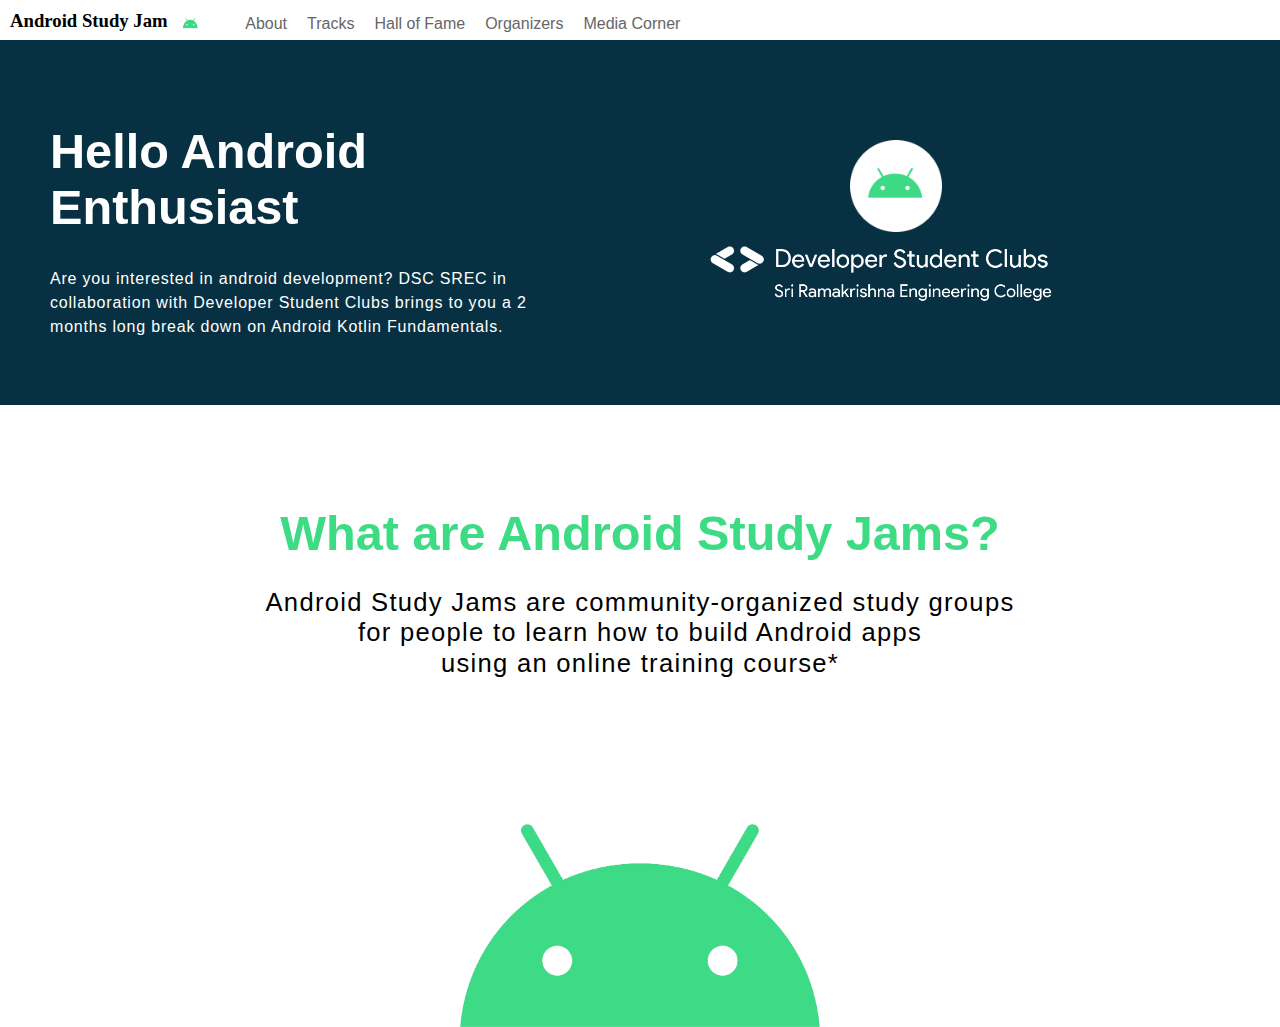
==== index.html @ 9d88427c "Add files via upload" ====
<!DOCTYPE html>
<html lang="en">
<head>
    <meta charset="UTF-8">
    <title>Android Study Jam</title>
    <link rel="icon" href="images/page_icon.png" type="image/x-icon">
    <link rel="stylesheet" href="stylesheet/stylesheet.css">
</head>
<body>
<header>
    <h3>Android Study Jam</h3>
    <img src="images/android-icon.png">
    &nbsp;&nbsp;&nbsp;&nbsp;&nbsp;&nbsp;&nbsp;&nbsp;
    <a href="#">About</a>
    <a href="track.html">Tracks</a>
     <a href="#">Hall of Fame</a>
    <a href="#">Organizers</a>
    <a href="#">Media Corner</a>
</header>
<div class="about01-container">
    <div class="about-content">
        <h1>Hello Android<br>Enthusiast</h1>
        <p>
            Are you interested in android development? DSC SREC in collaboration with Developer Student Clubs brings to
            you a 2 months long break down on Android Kotlin Fundamentals.
        </p>
    </div>
    <div class="about-img">
        <img class="android_logo" src="images/android-icon.png">
        <img class="dsc_logo" src="images/logo.png">
    </div>
</div>
<div class="about02-container">
    <h1>What are Android Study Jams?</h1>
    <p>
        Android Study Jams are community-organized study groups
        <br>
        for people to learn how to build Android apps
        <br>
        using an online training course*
    </p>
    <img src="images/index/logo-c.png">
</div>
<div class="timeline-container">

</div>
</body>
</html>
---- stylesheet/stylesheet.css ----
* {
    box-sizing: border-box;
}

html {
    scroll-behavior: smooth;
}

body {
    margin: 0;
    padding: 0;
    height: 100vh;
    justify-content: center;
    align-items: center;
    color: black;
    background: #d7effe;
    overflow-x: hidden;
}

body::-webkit-scrollbar {
    width: 8px;
    background: #ecf0f3;
    border-radius: 8px 0 0 8px;
}

body::-webkit-scrollbar-thumb {
    background: #2f3640;
    border-radius: 0 0 0 0;
}

header {
    display: flex;
    width: 100%;
    height: 40px;
    margin: 0 auto 20px;
    background: white;
    top: 0;
    position: fixed;
    z-index: 10;
}

header img {
    width: 2%;
    height: 80%;
    margin: 8px 0;
}

header h3 {
    margin: 10px;
    text-align: center;
}

header a {
    margin: 15px 10px;
    text-decoration: none;
    color: #666666;
    font-family: Helvetica, sans-serif;
    transition: a 0.2s ease-in-out;
}

header a:hover {
    color: #1a1a1a;
}

.about01-container {
    display: flex;
    background: #073042;
    height:fit-content;
    color: white;
    font-family: Helvetica, sans-serif;
    margin: 40px 0 0;
}

.about-content {
    float: left;
    width: 50%;
    margin: 50px 0 50px 50px;
}

.about-content h1 {
    font-weight: bold;
    font-size: 3.8vw;
}

.about-content p {
    width: 80%;
    letter-spacing: 0.05em;
    line-height: 1.5;
}

.about-img {
    float: right;
    width: 50%;
}

.dsc_logo {
    width: 100%;
    margin: 0 0 0 40px;
}

.android_logo {
    display: block;
    width: 15%;
    margin: 100px 30% 0;
}

.about02-container {
    display: block;
    background: white;
    height:fit-content;
    color: black;
    font-family: Helvetica, sans-serif;
    margin: 0;
}

.about02-container h1 {
    color: #3DDC84;
    text-align: center;
    font-weight: bold;
    font-size: 3.8vw;
    margin: 0;
    padding: 100px 0 0;
}

.about02-container p {
    text-align: center;
    font-size: 2.0vw;
    line-height: 1.2;
    letter-spacing: 0.05em;
    padding: 0;
}

.about02-container img {
    display: block;
    align-items: center;
    margin: -20px auto 0;
    width: 50%;
    top: -80%;
}
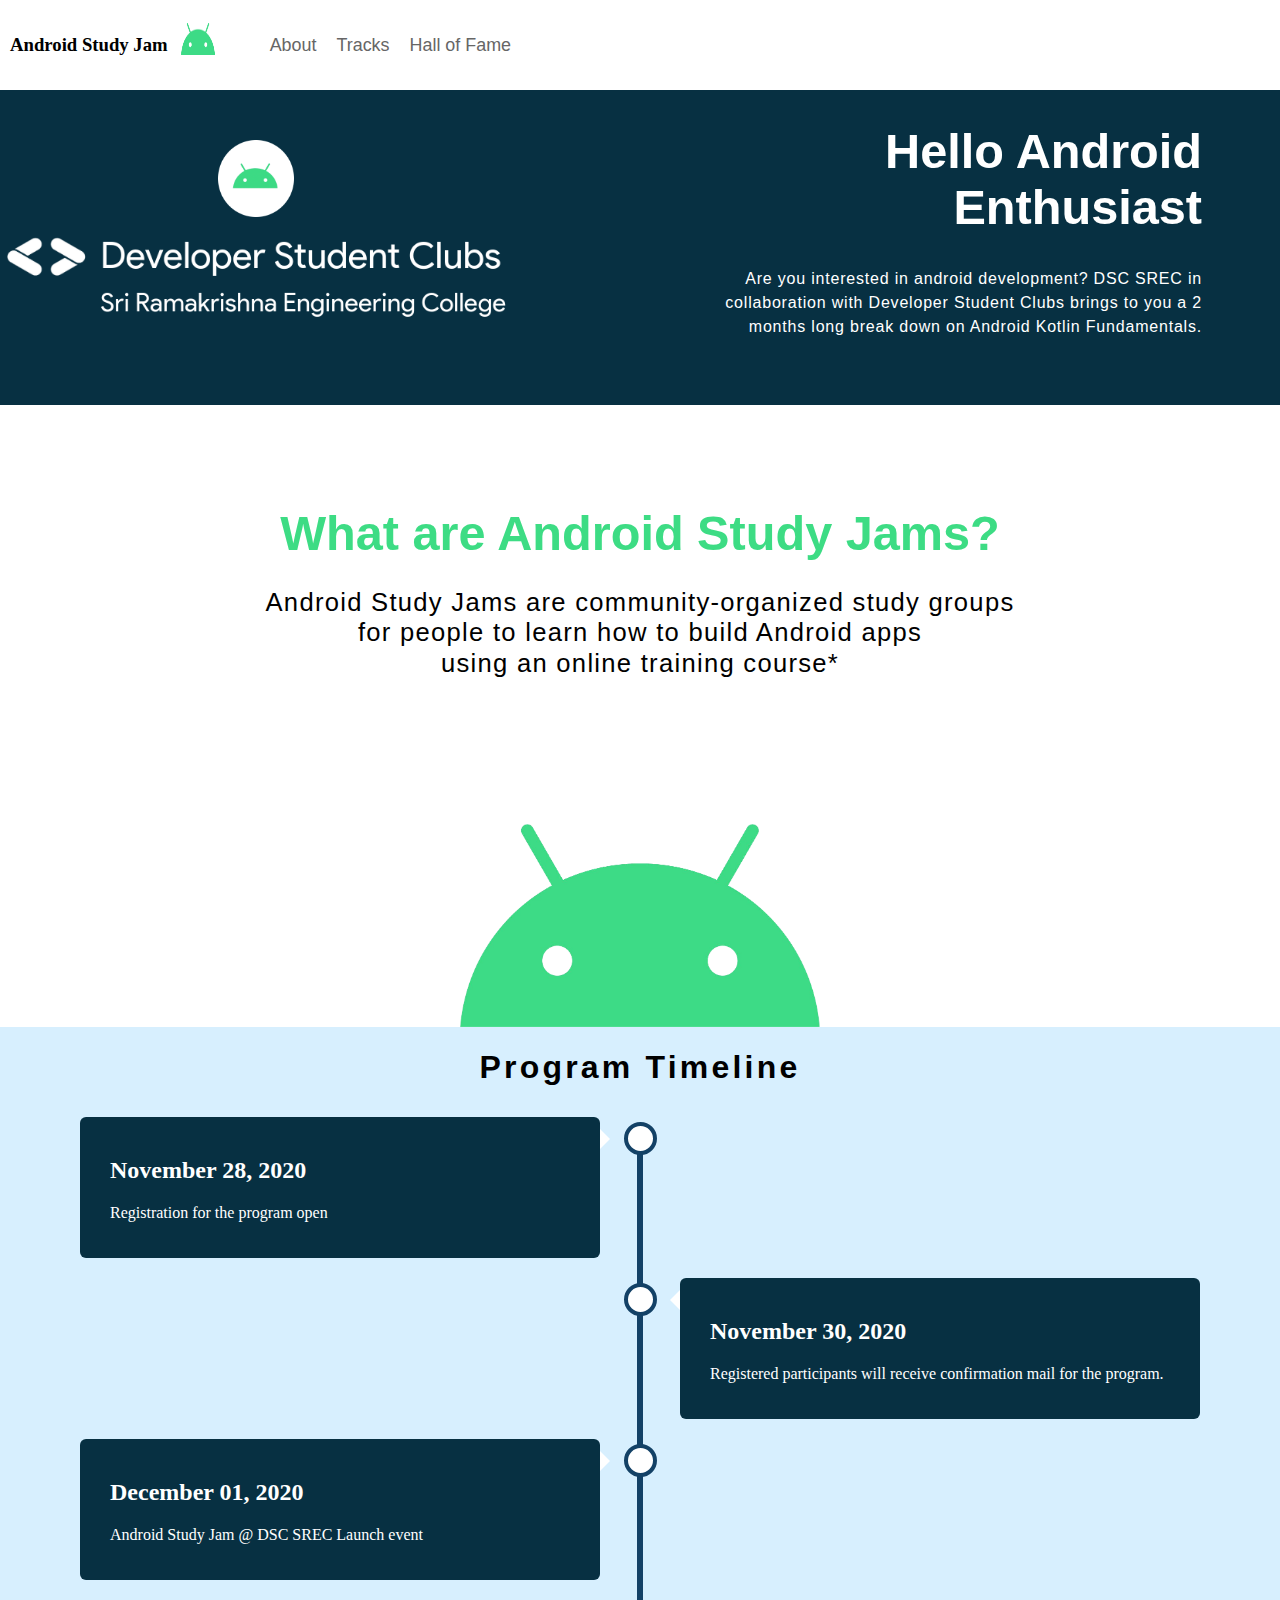
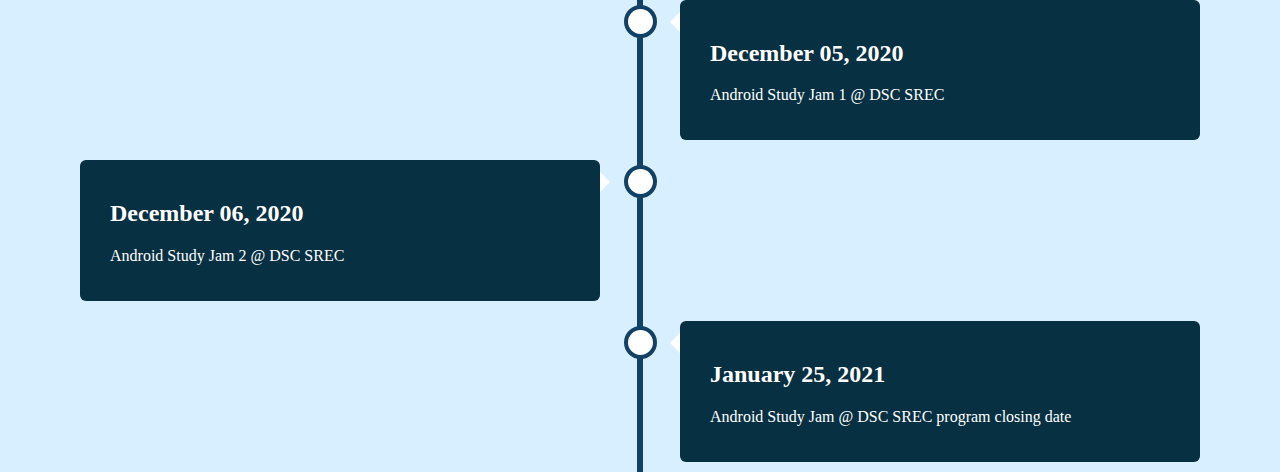
==== commit 8f5cd51f: "Add files via upload" ====
--- a/index.html
+++ b/index.html
@@ -1,7 +1,7 @@
 <!DOCTYPE html>
 <html lang="en">
 <head>
-    <meta charset="UTF-8">
+    <meta charset="UTF-8" content="width=device-width, initial-scale=1" name="viewport">
     <title>Android Study Jam</title>
     <link rel="icon" href="images/page_icon.png" type="image/x-icon">
     <link rel="stylesheet" href="stylesheet/stylesheet.css">
@@ -9,25 +9,23 @@
 <body>
 <header>
     <h3>Android Study Jam</h3>
-    <img src="images/android-icon.png">
+    <img src="images/index/logo-c.png">
     &nbsp;&nbsp;&nbsp;&nbsp;&nbsp;&nbsp;&nbsp;&nbsp;
     <a href="#">About</a>
     <a href="track.html">Tracks</a>
-     <a href="#">Hall of Fame</a>
-    <a href="#">Organizers</a>
-    <a href="#">Media Corner</a>
+    <a href="#">Hall of Fame</a>
 </header>
 <div class="about01-container">
+    <div class="about-img">
+        <img class="android_logo" src="images/android-icon.png">
+        <img class="dsc_logo" src="images/logo.png">
+    </div>
     <div class="about-content">
         <h1>Hello Android<br>Enthusiast</h1>
         <p>
             Are you interested in android development? DSC SREC in collaboration with Developer Student Clubs brings to
             you a 2 months long break down on Android Kotlin Fundamentals.
         </p>
-    </div>
-    <div class="about-img">
-        <img class="android_logo" src="images/android-icon.png">
-        <img class="dsc_logo" src="images/logo.png">
     </div>
 </div>
 <div class="about02-container">
@@ -41,8 +39,44 @@
     </p>
     <img src="images/index/logo-c.png">
 </div>
-<div class="timeline-container">
-
+<div class="timeline">
+    <h1>Program Timeline</h1>
+    <div class="container left">
+        <div class="content">
+            <h2>November 28, 2020</h2>
+            <p>Registration for the program open</p>
+        </div>
+    </div>
+    <div class="container right">
+        <div class="content">
+            <h2>November 30, 2020</h2>
+            <p>Registered participants will receive confirmation mail for the program.</p>
+        </div>
+    </div>
+    <div class="container left">
+        <div class="content">
+            <h2>December 01, 2020</h2>
+            <p>Android Study Jam @ DSC SREC Launch event</p>
+        </div>
+    </div>
+    <div class="container right">
+        <div class="content">
+            <h2>December 05, 2020</h2>
+            <p>Android Study Jam 1 @ DSC SREC</p>
+        </div>
+    </div>
+    <div class="container left">
+        <div class="content">
+            <h2>December 06, 2020</h2>
+            <p>Android Study Jam 2 @ DSC SREC</p>
+        </div>
+    </div>
+    <div class="container right">
+        <div class="content">
+            <h2>January 25, 2021</h2>
+            <p>Android Study Jam @ DSC SREC program closing date</p>
+        </div>
+    </div>
 </div>
 </body>
 </html>--- a/stylesheet/stylesheet.css
+++ b/stylesheet/stylesheet.css
@@ -10,6 +10,7 @@
     margin: 0;
     padding: 0;
     height: 100vh;
+    width: 100%;
     justify-content: center;
     align-items: center;
     color: black;
@@ -31,7 +32,7 @@
 header {
     display: flex;
     width: 100%;
-    height: 40px;
+    height: 10%;
     margin: 0 auto 20px;
     background: white;
     top: 0;
@@ -40,19 +41,22 @@
 }
 
 header img {
-    width: 2%;
-    height: 80%;
-    margin: 8px 0;
+    width: 60px;
+    height: 60%;
+    margin: 0.1% 0;
+    cursor: pointer;
 }
 
 header h3 {
-    margin: 10px;
+    margin: auto 0 auto 10px;
     text-align: center;
+    cursor: pointer;
 }
 
 header a {
-    margin: 15px 10px;
+    margin: auto 10px;
     text-decoration: none;
+    font-size: 1.4vw;
     color: #666666;
     font-family: Helvetica, sans-serif;
     transition: a 0.2s ease-in-out;
@@ -72,36 +76,36 @@
 }
 
 .about-content {
-    float: left;
     width: 50%;
     margin: 50px 0 50px 50px;
 }
 
 .about-content h1 {
+    text-align: right;
     font-weight: bold;
     font-size: 3.8vw;
 }
 
 .about-content p {
-    width: 80%;
+    text-align: right;
+    padding: 0 0 0 20%;
     letter-spacing: 0.05em;
     line-height: 1.5;
 }
 
 .about-img {
-    float: right;
-    width: 50%;
+    width: 40%;
 }
 
 .dsc_logo {
     width: 100%;
-    margin: 0 0 0 40px;
+    margin: 0 auto;
 }
 
 .android_logo {
     display: block;
     width: 15%;
-    margin: 100px 30% 0;
+    margin: 100px auto 0;
 }
 
 .about02-container {
@@ -136,4 +140,175 @@
     margin: -20px auto 0;
     width: 50%;
     top: -80%;
+}
+
+/* The actual timeline (the vertical ruler) */
+.timeline {
+    position: relative;
+    max-width: 1200px;
+    margin: 0 auto;
+}
+
+/* The actual timeline (the vertical ruler) */
+.timeline::after {
+    content: '';
+    position: absolute;
+    width: 6px;
+    background-color: #134166;
+    top: 8%;
+    bottom: 0;
+    left: 50%;
+    margin-left: -3px;
+}
+
+.timeline h1 {
+    text-align: center;
+    width: 100%;
+    font-family: Helvetica, sans-serif;
+    letter-spacing: 0.1em;
+}
+/* Container around content */
+.container {
+    padding: 10px 40px;
+    position: relative;
+    background-color: inherit;
+    width: 50%;
+    color: white;
+}
+
+/* The circles on the timeline */
+.container::after {
+    content: '';
+    position: absolute;
+    width: 25px;
+    height: 25px;
+    right: -17px;
+    background-color: white;
+    border: 4px solid #134166;
+    top: 15px;
+    border-radius: 50%;
+    z-index: 1;
+}
+
+/* Place the container to the left */
+.left {
+    left: 0;
+}
+
+/* Place the container to the right */
+.right {
+    left: 50%;
+}
+
+/* Add arrows to the left container (pointing right) */
+.left::before {
+    content: " ";
+    height: 0;
+    position: absolute;
+    top: 22px;
+    width: 0;
+    z-index: 1;
+    right: 30px;
+    border: solid;
+    border-width: 10px 0 10px 10px;
+    border-color: transparent transparent transparent white;
+}
+
+/* Add arrows to the right container (pointing left) */
+.right::before {
+    content: " ";
+    height: 0;
+    position: absolute;
+    top: 22px;
+    width: 0;
+    z-index: 1;
+    left: 30px;
+    border: solid;
+    border-width: 10px 10px 10px 0;
+    border-color: transparent white transparent transparent;
+}
+
+/* Fix the circle for containers on the right side */
+.right::after {
+    left: -16px;
+}
+
+/* The actual content */
+.content {
+    padding: 20px 30px;
+    background-color: #073042;
+    position: relative;
+    border-radius: 6px;
+}
+
+/* Media queries - Responsive timeline on screens less than 600px wide */
+@media only screen and (max-width: 767px) {
+    header a {
+        font-size: 2.0vw;
+    }
+
+    .about01-container {
+        display: block;
+        align-items: center;
+    }
+    .about-content, .about-img {
+        float: none;
+        display: block;
+        width: 100%;
+        align-items: center;
+    }
+
+    .about-content {
+        width: 100%;
+        padding: 0 0 50px;
+        margin: 50px 0 0 0;
+    }
+
+    .about-content h1,
+    .about-content p {
+        text-align: center;
+        padding: 0;
+    }
+
+    .dsc_logo {
+        display: block;
+        width: 50%;
+        margin: 0 auto;
+    }
+
+    .android_logo {
+        display: block;
+        width: 15%;
+        margin: 0 auto 0;
+        padding-top: 40px;
+    }
+
+    .timeline::after {
+        left: 31px;
+    }
+
+    /* Full-width containers */
+    .container {
+        width: 100%;
+        padding-left: 70px;
+        padding-right: 25px;
+    }
+
+    /* Make sure that all arrows are pointing leftwards */
+    .container::before {
+        left: 60px;
+        border: medium solid white;
+        border-width: 10px 10px 10px 0;
+        border-color: transparent white transparent transparent;
+    }
+
+    /* Make sure all circles are at the same spot */
+    .left::after, .right::after {
+        left: 15px;
+    }
+
+    /* Make all right containers behave like the left ones */
+    .right {
+        left: 0;
+    }
 }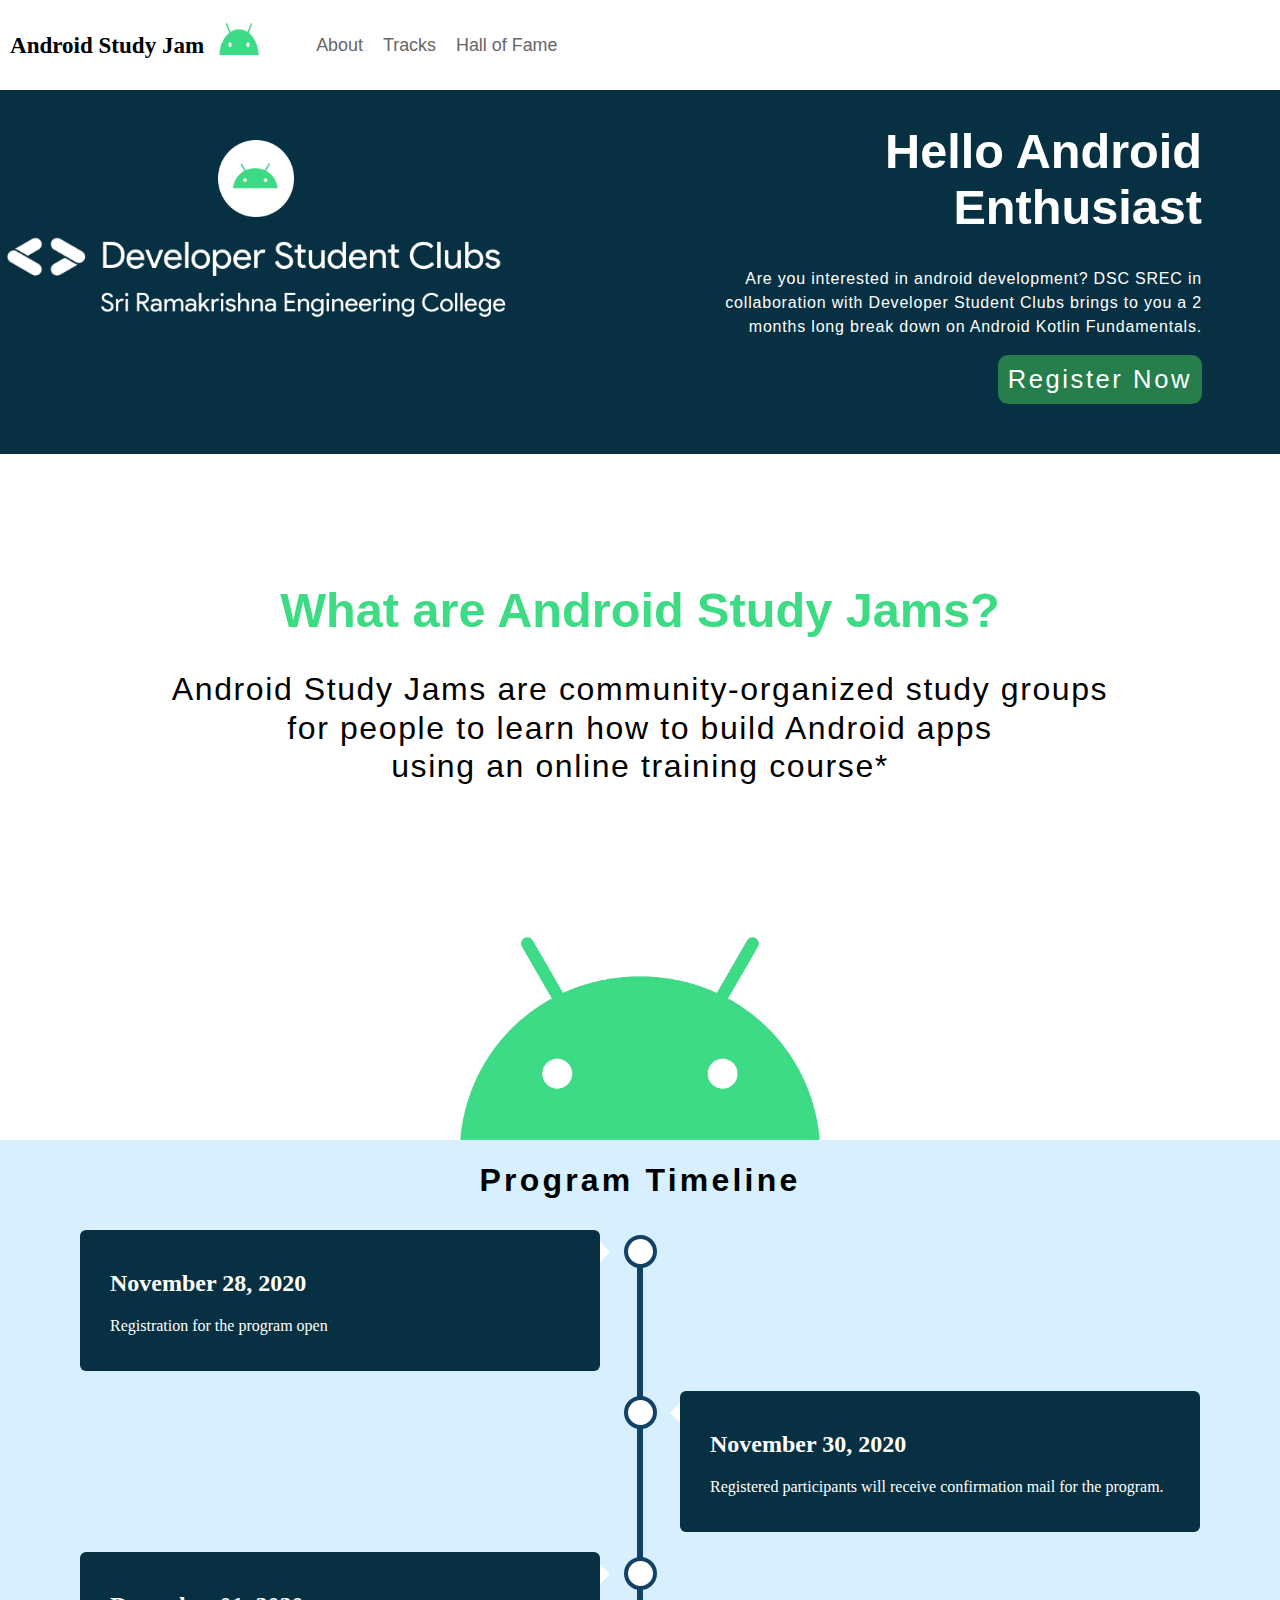
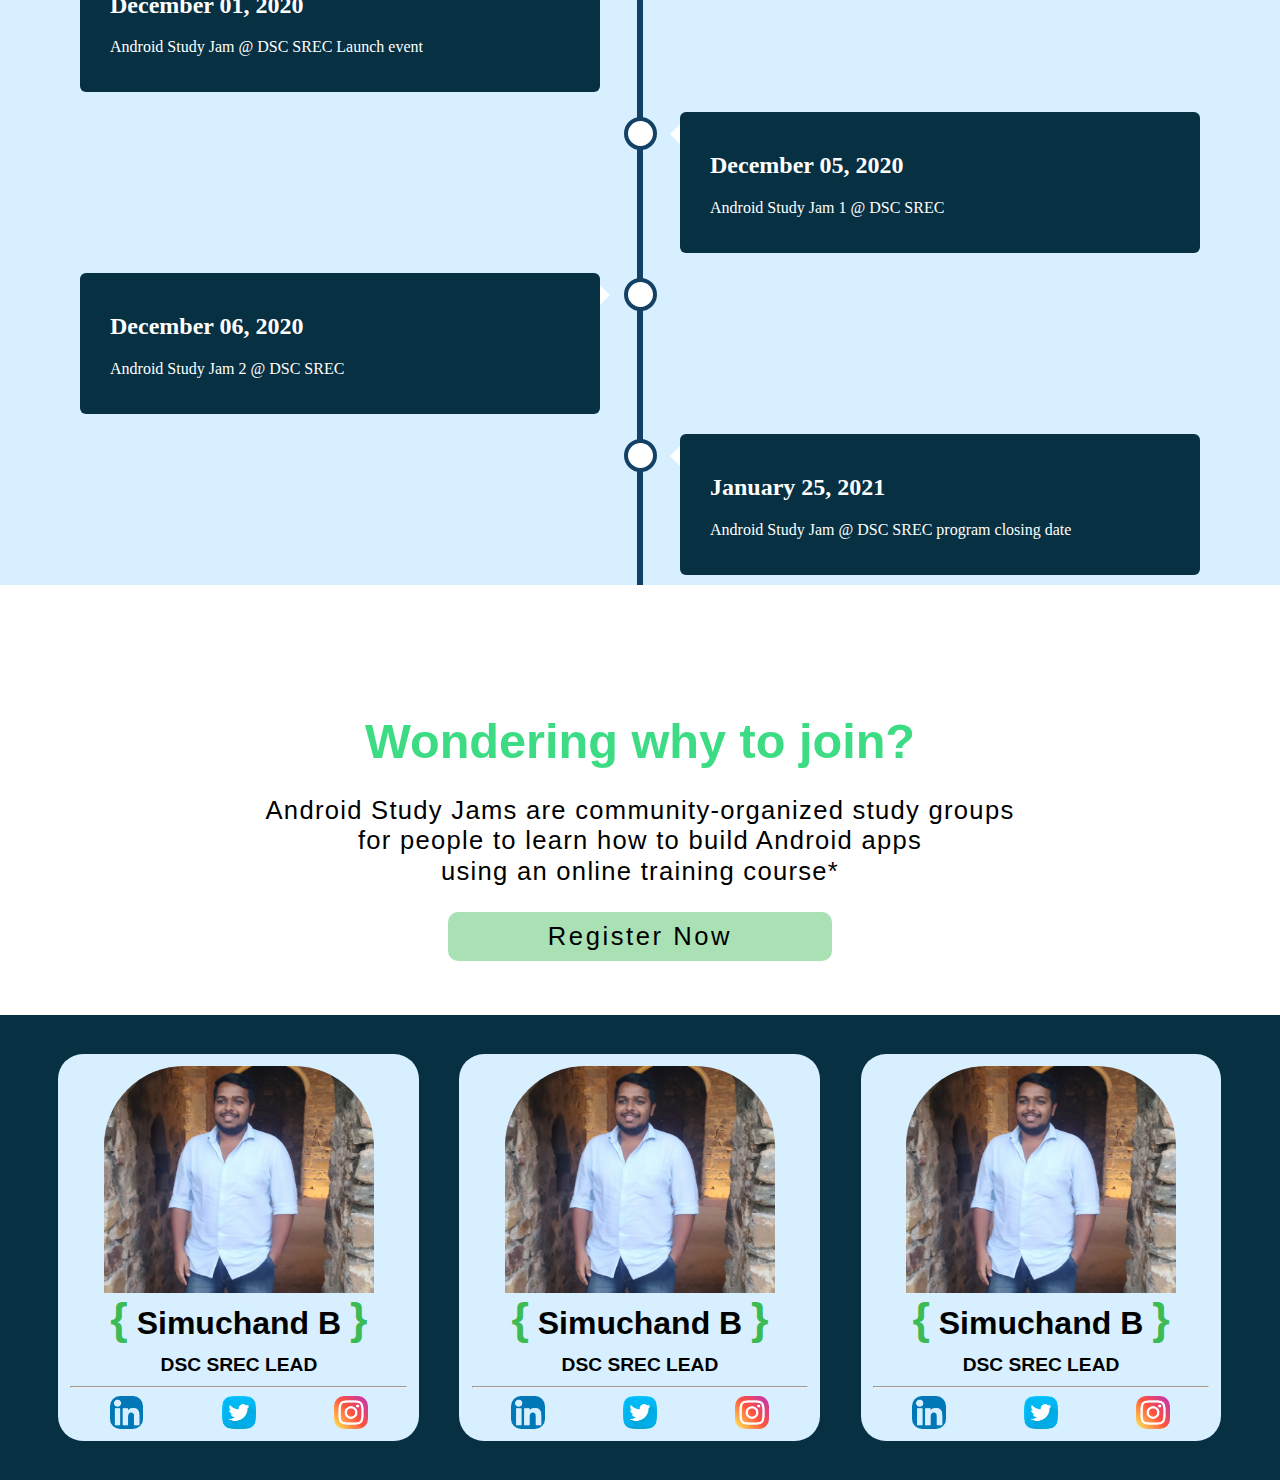
==== commit 6576511d: "Add files via upload" ====
--- a/index.html
+++ b/index.html
@@ -5,6 +5,7 @@
     <title>Android Study Jam</title>
     <link rel="icon" href="images/page_icon.png" type="image/x-icon">
     <link rel="stylesheet" href="stylesheet/stylesheet.css">
+    <link rel="stylesheet" href="https://cdnjs.cloudflare.com/ajax/libs/font-awesome/5.13.1/css/all.min.css">
 </head>
 <body>
 <header>
@@ -26,6 +27,7 @@
             Are you interested in android development? DSC SREC in collaboration with Developer Student Clubs brings to
             you a 2 months long break down on Android Kotlin Fundamentals.
         </p>
+        <a href="#">Register Now</a>
     </div>
 </div>
 <div class="about02-container">
@@ -78,5 +80,86 @@
         </div>
     </div>
 </div>
+<div class="about03-container">
+    <h1>Wondering why to join?</h1>
+    <p>
+        Android Study Jams are community-organized study groups
+        <br>
+        for people to learn how to build Android apps
+        <br>
+        using an online training course*
+    </p>
+    <a href="#">Register Now</a>
+    <br>
+    <br>
+    <br>
+</div>
+<div class="about04-container">
+    <div class="row">
+        <div class="person">
+            <img src="images/index/simu.jpg">
+            <h3>
+                <span>{</span>
+                Simuchand B
+                <span>}</span>
+            </h3>
+            <h2>DSC SREC LEAD</h2>
+            <hr>
+            <div class="sm-container">
+                <a class="sm-logo">
+                    <img src="images/index/linkedin.png">
+                </a>
+                <a class="sm-logo">
+                    <img src="images/index/twitter.png">
+                </a>
+                <a class="sm-logo">
+                    <img src="images/index/instagram.png">
+                </a>
+            </div>
+        </div>
+        <div class="person">
+            <img src="images/index/simu.jpg">
+            <h3>
+                <span>{</span>
+                Simuchand B
+                <span>}</span>
+            </h3>
+            <h2>DSC SREC LEAD</h2>
+            <hr>
+            <div class="sm-container">
+                <a class="sm-logo">
+                    <img src="images/index/linkedin.png">
+                </a>
+                <a class="sm-logo">
+                    <img src="images/index/twitter.png">
+                </a>
+                <a class="sm-logo">
+                    <img src="images/index/instagram.png">
+                </a>
+            </div>
+        </div>
+        <div class="person">
+            <img src="images/index/simu.jpg">
+            <h3>
+                <span>{</span>
+                Simuchand B
+                <span>}</span>
+            </h3>
+            <h2>DSC SREC LEAD</h2>
+            <hr>
+            <div class="sm-container">
+                <a class="sm-logo">
+                    <img src="images/index/linkedin.png">
+                </a>
+                <a class="sm-logo">
+                    <img src="images/index/twitter.png">
+                </a>
+                <a class="sm-logo">
+                    <img src="images/index/instagram.png">
+                </a>
+            </div>
+        </div>
+    </div>
+</div>
 </body>
 </html>--- a/stylesheet/stylesheet.css
+++ b/stylesheet/stylesheet.css
@@ -41,7 +41,7 @@
 }
 
 header img {
-    width: 60px;
+    width: 70px;
     height: 60%;
     margin: 0.1% 0;
     cursor: pointer;
@@ -51,6 +51,7 @@
     margin: auto 0 auto 10px;
     text-align: center;
     cursor: pointer;
+    font-size: 1.8vw;
 }
 
 header a {
@@ -93,6 +94,22 @@
     line-height: 1.5;
 }
 
+.about-content a {
+    float: right;
+    background: #3cba5490;
+    padding: 10px;
+    font-size: 2.0vw;
+    letter-spacing: 0.1em;
+    color: white;
+    text-decoration: none;
+    border-radius: 10px;
+    cursor: pointer;
+}
+
+.about-content a:hover {
+    background: #3cba54;
+}
+
 .about-img {
     width: 40%;
 }
@@ -108,7 +125,9 @@
     margin: 100px auto 0;
 }
 
-.about02-container {
+.about02-container,
+.about03-container,
+.about04-container{
     display: block;
     background: white;
     height:fit-content;
@@ -117,21 +136,28 @@
     margin: 0;
 }
 
-.about02-container h1 {
+.about02-container h1,
+.about03-container h1{
     color: #3DDC84;
     text-align: center;
     font-weight: bold;
     font-size: 3.8vw;
     margin: 0;
-    padding: 100px 0 0;
-}
-
-.about02-container p {
-    text-align: center;
-    font-size: 2.0vw;
+    padding: 10% 0 0;
+}
+
+.about02-container p,
+.about03-container p{
+    text-align: center;
+    font-size: 2.5vw;
     line-height: 1.2;
     letter-spacing: 0.05em;
     padding: 0;
+}
+
+.about03-container p {
+    font-size: 2.0vw;
+    padding: 0 5%;
 }
 
 .about02-container img {
@@ -241,10 +267,101 @@
     border-radius: 6px;
 }
 
+.about03-container a {
+    display: block;
+    text-align: center;
+    width: 30%;
+    margin: 0 auto;
+    background: #3cba5470;
+    padding: 10px;
+    font-size: 2.0vw;
+    letter-spacing: 0.1em;
+    color: black;
+    text-decoration: none;
+    border-radius: 10px;
+    cursor: pointer;
+}
+
+.about03-container a:hover {
+    background: #3cba54;
+    color: white;
+}
+
+.about04-container{
+    display: block;
+    background: #073042;
+    height:fit-content;
+    color: black;
+    font-family: Helvetica, sans-serif;
+    margin: 0;
+}
+
+.row {
+    display: flex;
+    padding: 3%;
+}
+
+.person {
+    width: 30%;
+    height: 50%;
+    background: #d7effe;
+    padding: 1%;
+    margin: 0 auto;
+    color: black;
+    border-radius: 25px;
+}
+
+.person img {
+    display: block;
+    width: 80%;
+    margin: 0 auto;
+    border-radius: 80px 80px 0 0;
+}
+
+.person h3 {
+    text-align: center;
+    font-weight: bold;
+    font-size: 2.5vw;
+    margin: 0;
+}
+
+.person span {
+    color: #3cba54;
+    font-size: 3.5vw;
+    margin: 10px 0 0;
+}
+
+.person h2 {
+    text-align: center;
+    font-size: 1.5vw;
+    margin: 10px 0;
+}
+
+.sm-container {
+    display: flex;
+}
+
+.sm-logo a {
+    width: fit-content;
+}
+
+.sm-logo img {
+    width: 30%;
+    border-radius: 10px;
+    margin: auto;
+    cursor: pointer;
+}
+
 /* Media queries - Responsive timeline on screens less than 600px wide */
 @media only screen and (max-width: 767px) {
     header a {
         font-size: 2.0vw;
+    }
+
+    header h3 {
+        font-size: 1.5vw;
+        margin: auto 0 auto 10px;
+        width: fit-content;
     }
 
     .about01-container {
@@ -265,9 +382,23 @@
     }
 
     .about-content h1,
-    .about-content p {
+    .about-content p,
+    .about-content a{
         text-align: center;
         padding: 0;
+    }
+
+    .about-content a {
+        display: block;
+        width: 50%;
+        font-size: 4.5vw;
+        float: none;
+        margin: 0 auto;
+        padding: 10px;
+    }
+
+    .about-content p {
+        padding: 0 5%;
     }
 
     .dsc_logo {
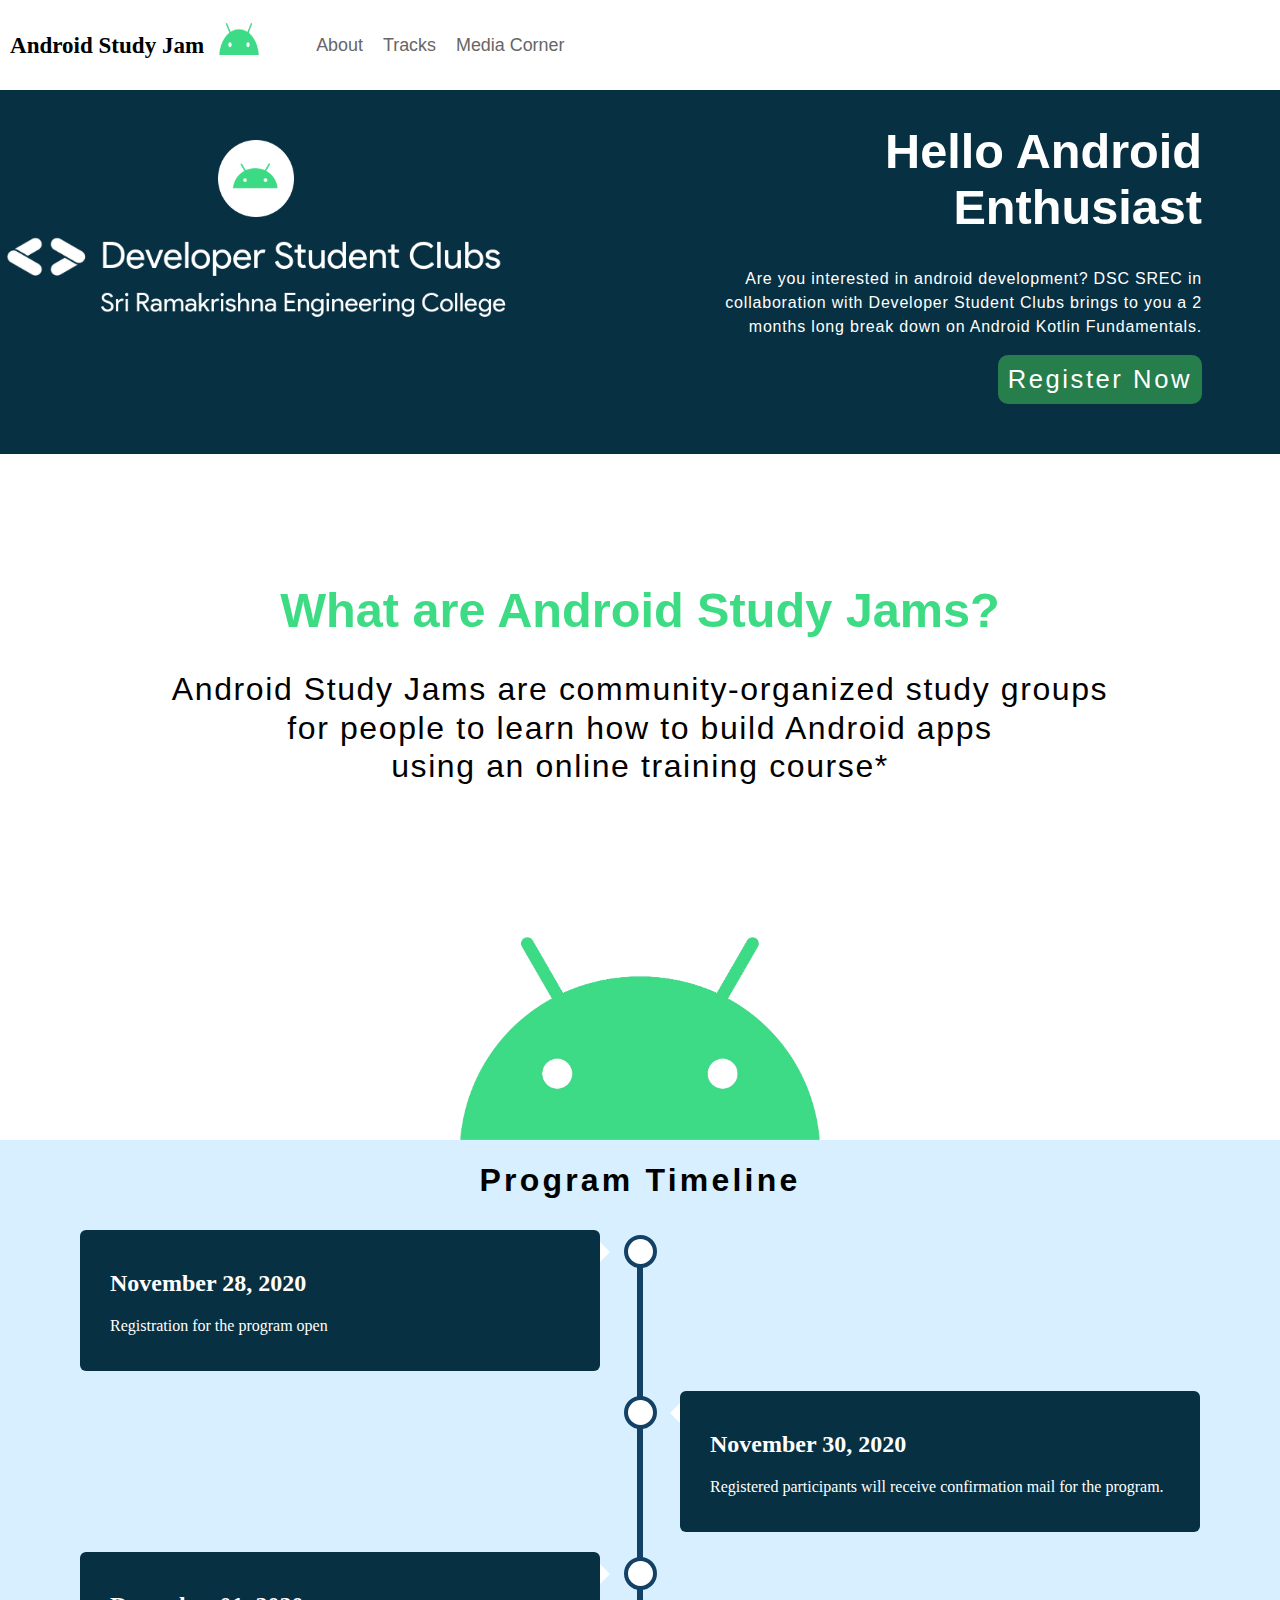
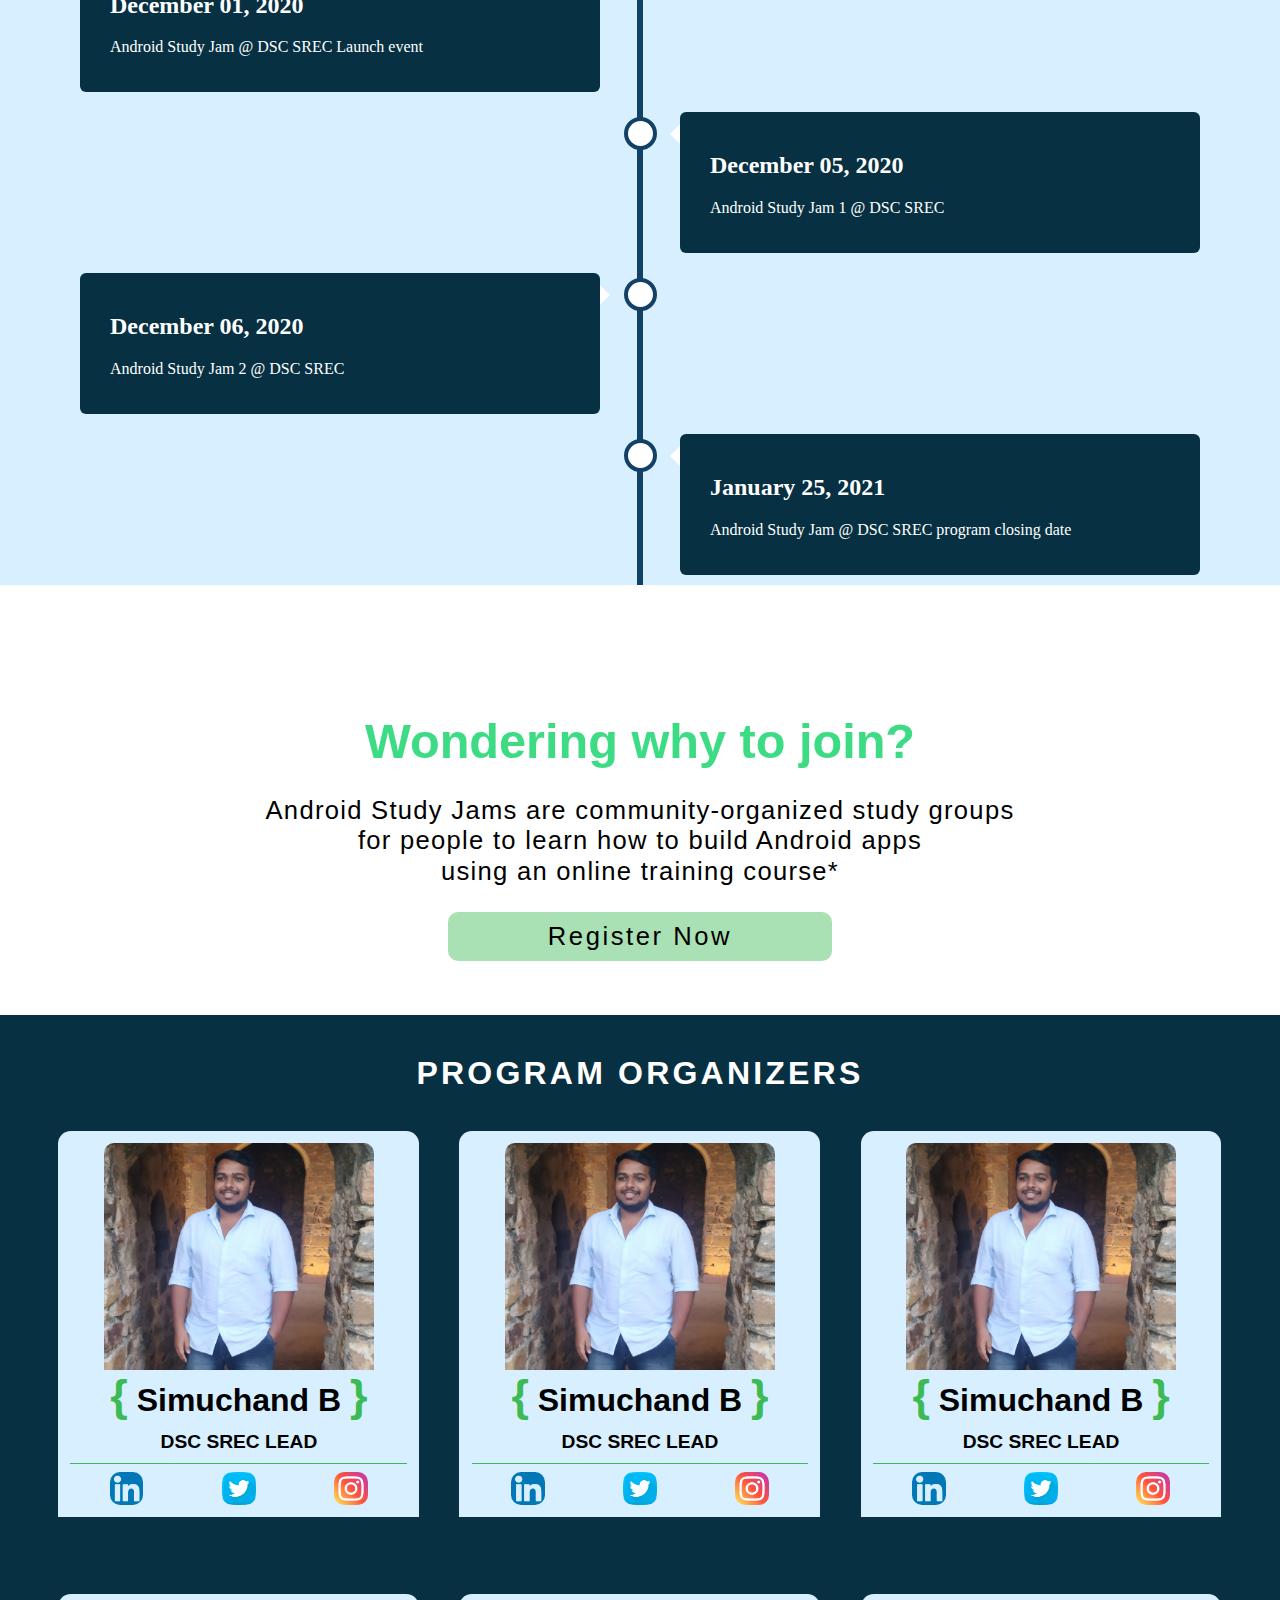
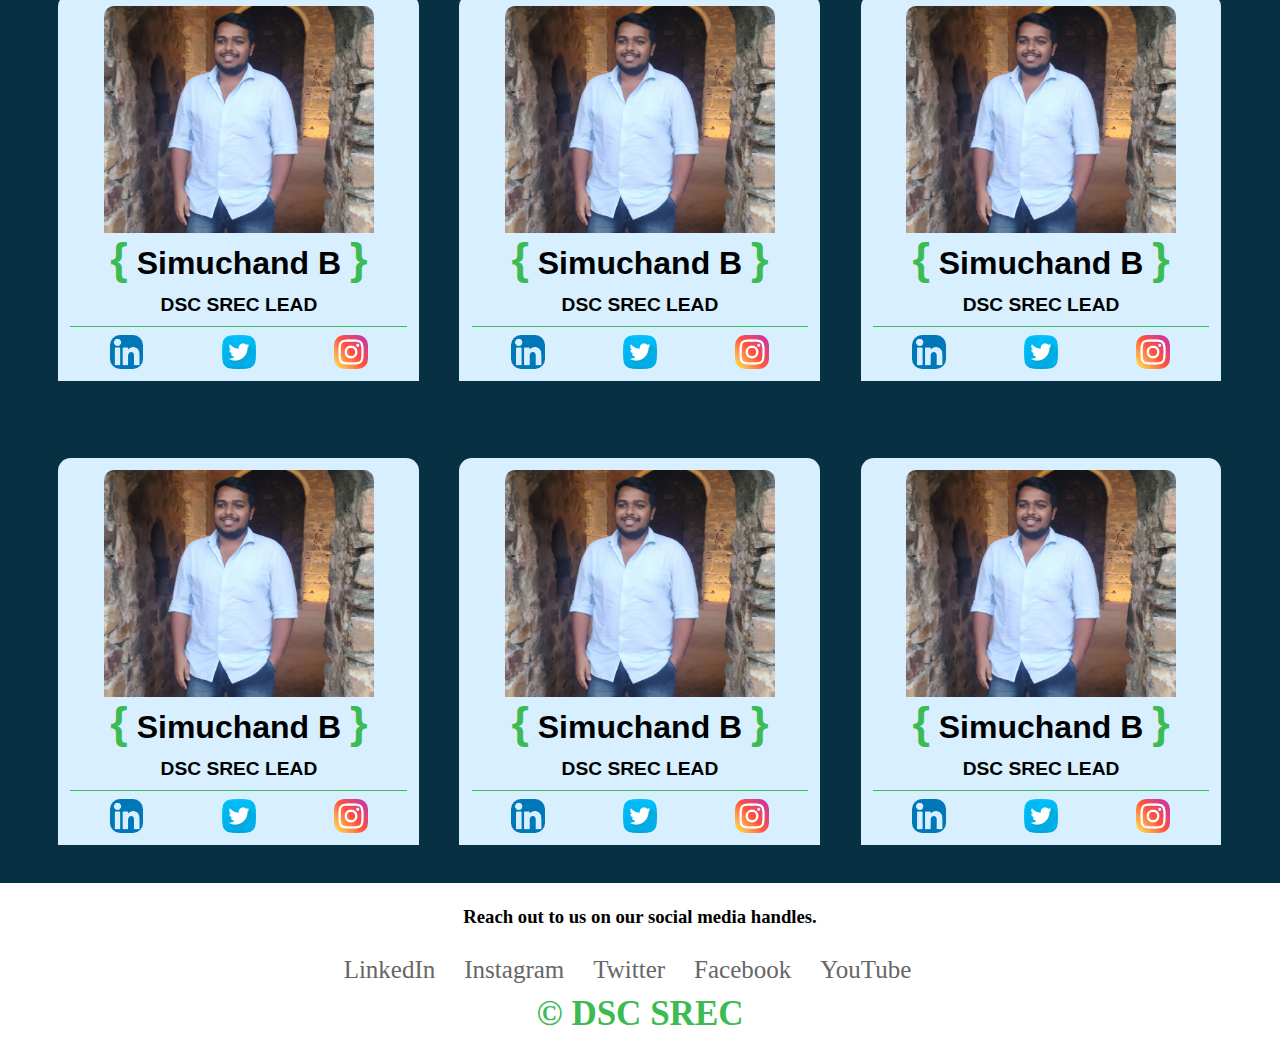
==== commit c43b79a2: "Add files via upload" ====
--- a/index.html
+++ b/index.html
@@ -14,7 +14,7 @@
     &nbsp;&nbsp;&nbsp;&nbsp;&nbsp;&nbsp;&nbsp;&nbsp;
     <a href="#">About</a>
     <a href="track.html">Tracks</a>
-    <a href="#">Hall of Fame</a>
+    <a href="#">Media Corner</a>
 </header>
 <div class="about01-container">
     <div class="about-img">
@@ -95,6 +95,7 @@
     <br>
 </div>
 <div class="about04-container">
+    <h1>Program Organizers</h1>
     <div class="row">
         <div class="person">
             <img src="images/index/simu.jpg">
@@ -160,6 +161,145 @@
             </div>
         </div>
     </div>
-</div>
+    <div class="row">
+        <div class="person">
+            <img src="images/index/simu.jpg">
+            <h3>
+                <span>{</span>
+                Simuchand B
+                <span>}</span>
+            </h3>
+            <h2>DSC SREC LEAD</h2>
+            <hr>
+            <div class="sm-container">
+                <a class="sm-logo">
+                    <img src="images/index/linkedin.png">
+                </a>
+                <a class="sm-logo">
+                    <img src="images/index/twitter.png">
+                </a>
+                <a class="sm-logo">
+                    <img src="images/index/instagram.png">
+                </a>
+            </div>
+        </div>
+        <div class="person">
+            <img src="images/index/simu.jpg">
+            <h3>
+                <span>{</span>
+                Simuchand B
+                <span>}</span>
+            </h3>
+            <h2>DSC SREC LEAD</h2>
+            <hr>
+            <div class="sm-container">
+                <a class="sm-logo">
+                    <img src="images/index/linkedin.png">
+                </a>
+                <a class="sm-logo">
+                    <img src="images/index/twitter.png">
+                </a>
+                <a class="sm-logo">
+                    <img src="images/index/instagram.png">
+                </a>
+            </div>
+        </div>
+        <div class="person">
+            <img src="images/index/simu.jpg">
+            <h3>
+                <span>{</span>
+                Simuchand B
+                <span>}</span>
+            </h3>
+            <h2>DSC SREC LEAD</h2>
+            <hr>
+            <div class="sm-container">
+                <a class="sm-logo">
+                    <img src="images/index/linkedin.png">
+                </a>
+                <a class="sm-logo">
+                    <img src="images/index/twitter.png">
+                </a>
+                <a class="sm-logo">
+                    <img src="images/index/instagram.png">
+                </a>
+            </div>
+        </div>
+    </div>
+    <div class="row">
+        <div class="person">
+            <img src="images/index/simu.jpg">
+            <h3>
+                <span>{</span>
+                Simuchand B
+                <span>}</span>
+            </h3>
+            <h2>DSC SREC LEAD</h2>
+            <hr>
+            <div class="sm-container">
+                <a class="sm-logo">
+                    <img src="images/index/linkedin.png">
+                </a>
+                <a class="sm-logo">
+                    <img src="images/index/twitter.png">
+                </a>
+                <a class="sm-logo">
+                    <img src="images/index/instagram.png">
+                </a>
+            </div>
+        </div>
+        <div class="person">
+            <img src="images/index/simu.jpg">
+            <h3>
+                <span>{</span>
+                Simuchand B
+                <span>}</span>
+            </h3>
+            <h2>DSC SREC LEAD</h2>
+            <hr>
+            <div class="sm-container">
+                <a class="sm-logo">
+                    <img src="images/index/linkedin.png">
+                </a>
+                <a class="sm-logo">
+                    <img src="images/index/twitter.png">
+                </a>
+                <a class="sm-logo">
+                    <img src="images/index/instagram.png">
+                </a>
+            </div>
+        </div>
+        <div class="person">
+            <img src="images/index/simu.jpg">
+            <h3>
+                <span>{</span>
+                Simuchand B
+                <span>}</span>
+            </h3>
+            <h2>DSC SREC LEAD</h2>
+            <hr>
+            <div class="sm-container">
+                <a class="sm-logo">
+                    <img src="images/index/linkedin.png">
+                </a>
+                <a class="sm-logo">
+                    <img src="images/index/twitter.png">
+                </a>
+                <a class="sm-logo">
+                    <img src="images/index/instagram.png">
+                </a>
+            </div>
+        </div>
+    </div>
+</div>
+<footer id="contact">
+    <h3>Reach out to us on our social media handles.</h3>
+    <a href="https://www.linkedin.com/company/dsc-srec/" target="_blank">LinkedIn</a>
+    <a href="https://www.instagram.com/dscsrec/" target="_blank">Instagram</a>
+    <a href="https://twitter.com/dscsrec" target="_blank">Twitter</a>
+    <a href="https://www.facebook.com/developerstudentclubssrec" target="_blank">Facebook</a>
+    <a href="https://www.youtube.com/channel/UCH0PxiZA0FvQallTO4jiuYw" target="_blank">YouTube</a>
+    <p>&#169; DSC SREC</p>
+</footer>
 </body>
 </html>--- a/stylesheet/stylesheet.css
+++ b/stylesheet/stylesheet.css
@@ -296,6 +296,15 @@
     margin: 0;
 }
 
+.about04-container h1 {
+    text-align: center;
+    margin: 0;
+    color: white;
+    text-transform: uppercase;
+    letter-spacing: 0.1em;
+    padding: 40px 0 0;
+}
+
 .row {
     display: flex;
     padding: 3%;
@@ -308,14 +317,14 @@
     padding: 1%;
     margin: 0 auto;
     color: black;
-    border-radius: 25px;
+    border-radius: 1vw 1vw 0 0;
 }
 
 .person img {
     display: block;
     width: 80%;
     margin: 0 auto;
-    border-radius: 80px 80px 0 0;
+    border-radius: 10px 10px 0 0;
 }
 
 .person h3 {
@@ -337,6 +346,13 @@
     margin: 10px 0;
 }
 
+.person hr {
+    background: #3cba54;
+    height: 1px;
+    outline: none !important;
+    border: none !important;
+}
+
 .sm-container {
     display: flex;
 }
@@ -350,6 +366,56 @@
     border-radius: 10px;
     margin: auto;
     cursor: pointer;
+}
+
+footer {
+    background: white;
+    color: black;
+    text-align: center;
+    height: 180px;
+    margin: 0;
+    padding: 10px;
+}
+
+footer h3 {
+    display: block;
+    margin-top: 1%;
+}
+
+footer a {
+    display: inline-block;
+    color: #666666;
+    text-decoration: none;
+    margin: 10px 25px 10px 0;
+    font-size: 25px;
+    cursor: pointer;
+}
+
+footer a:hover {
+    color: black;
+}
+
+footer p {
+    margin: 0;
+    font-weight: bolder;
+    font-size: 35px;
+    color: #3cba54;
+    cursor: pointer;
+}
+
+.link>a{
+    font-size: 16px;
+    text-decoration: none;
+    color: #3cba54;
+    font-weight: bold;
+}
+
+.link {
+    border-radius: 20px;
+    padding: 3%;
+    display:block;
+    margin: auto auto 5%;
+    border-color: white;
 }
 
 /* Media queries - Responsive timeline on screens less than 600px wide */
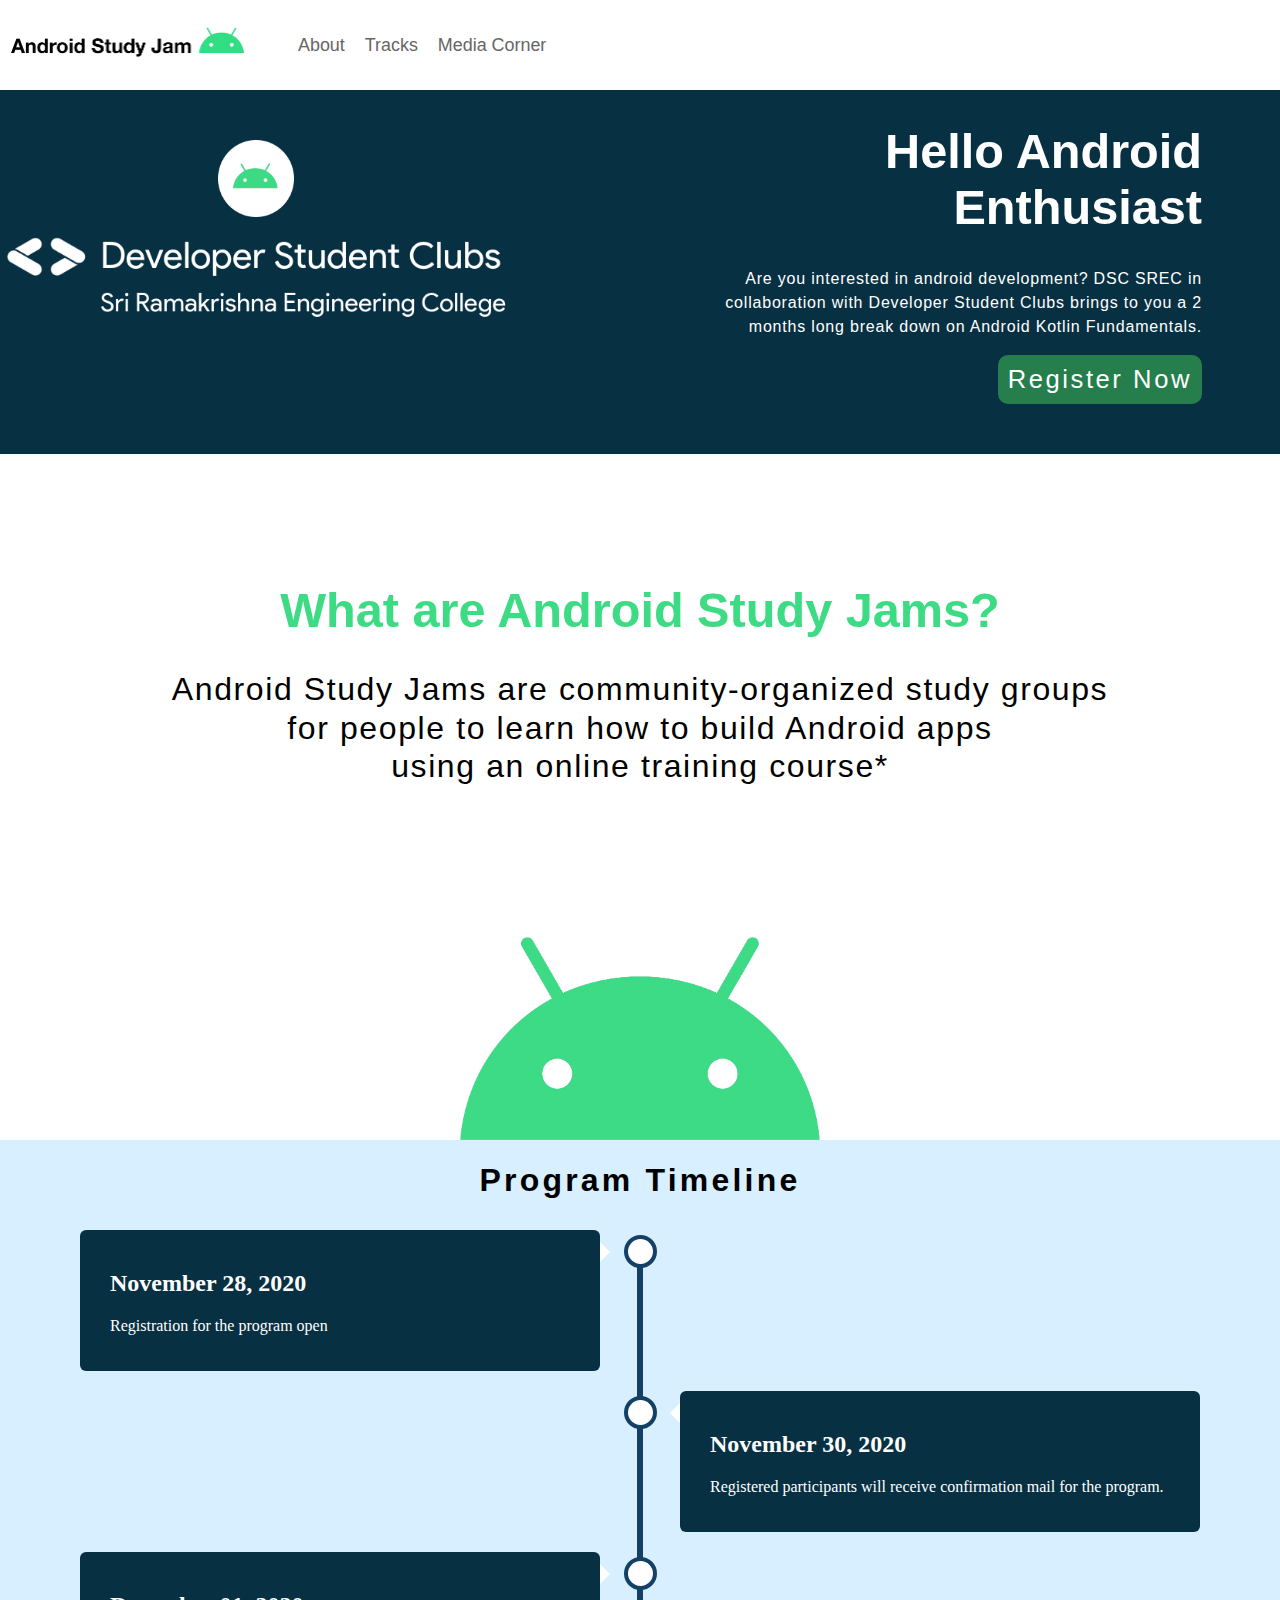
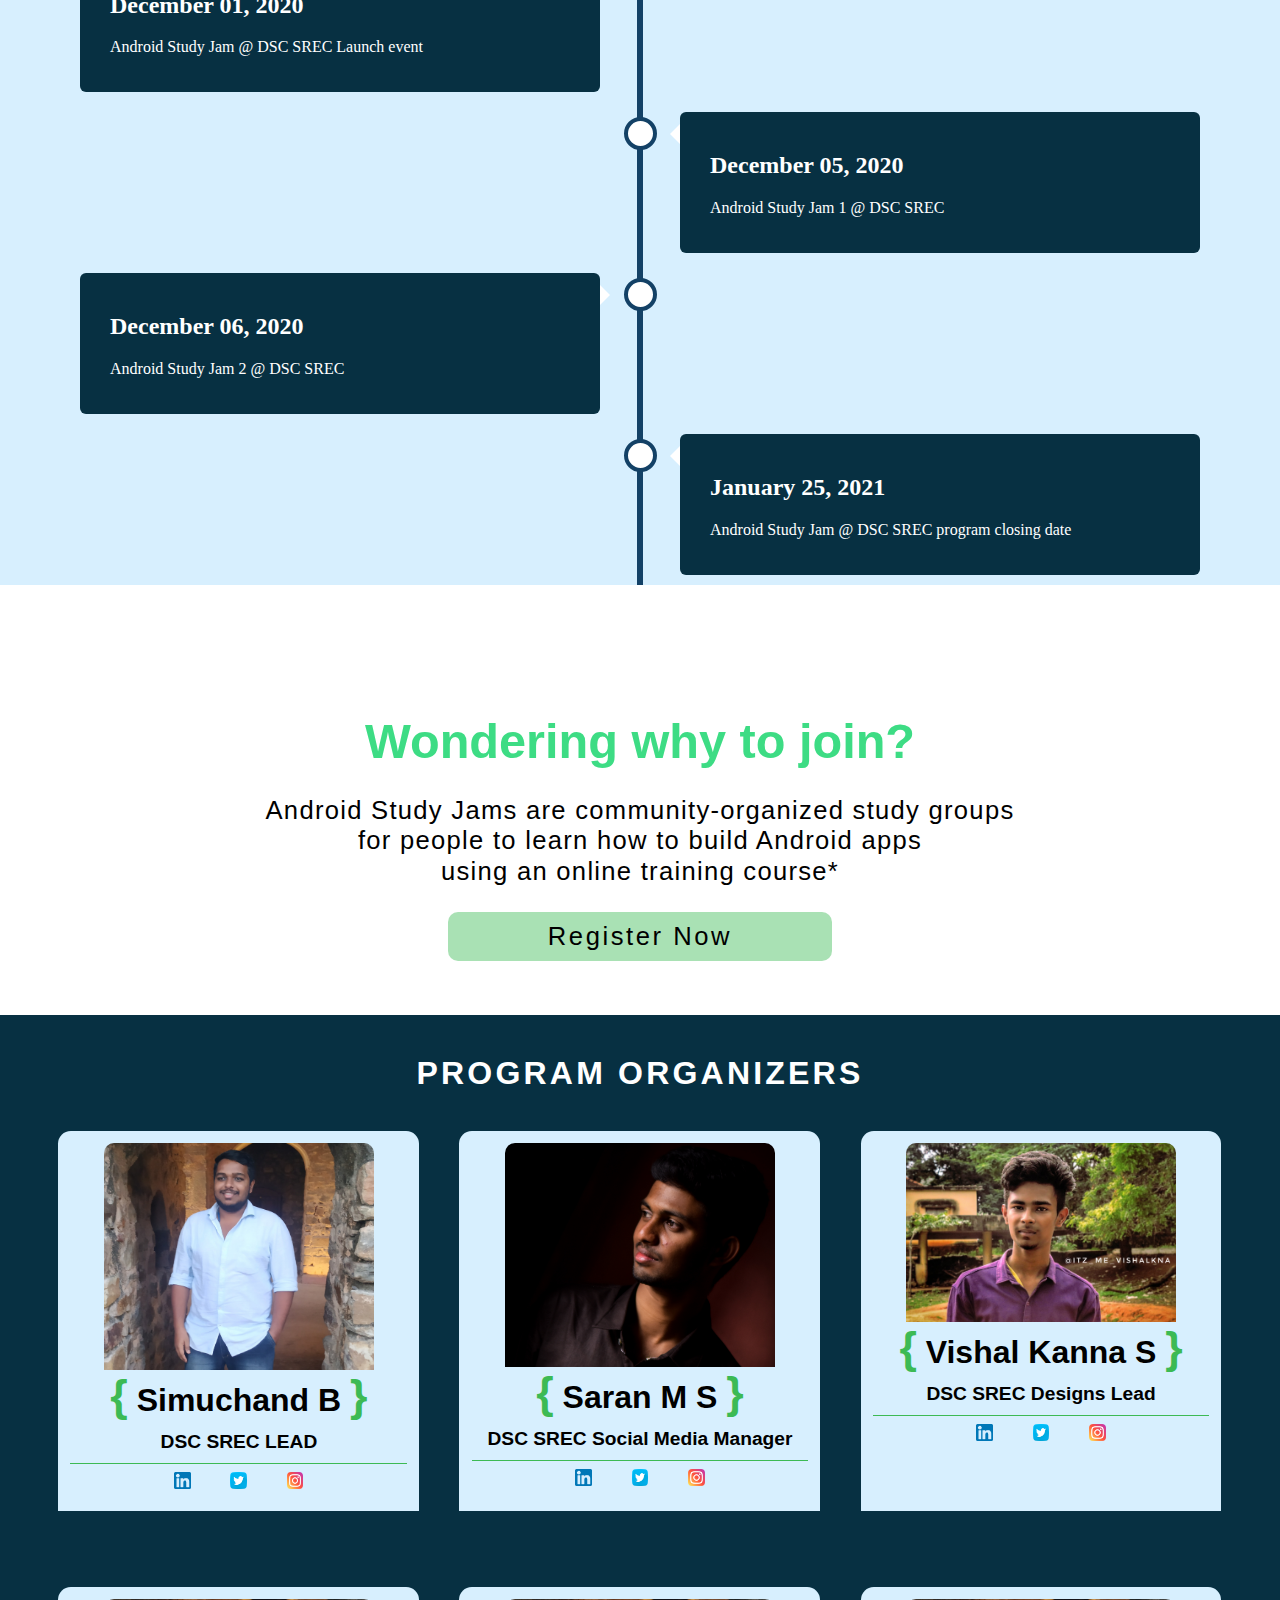
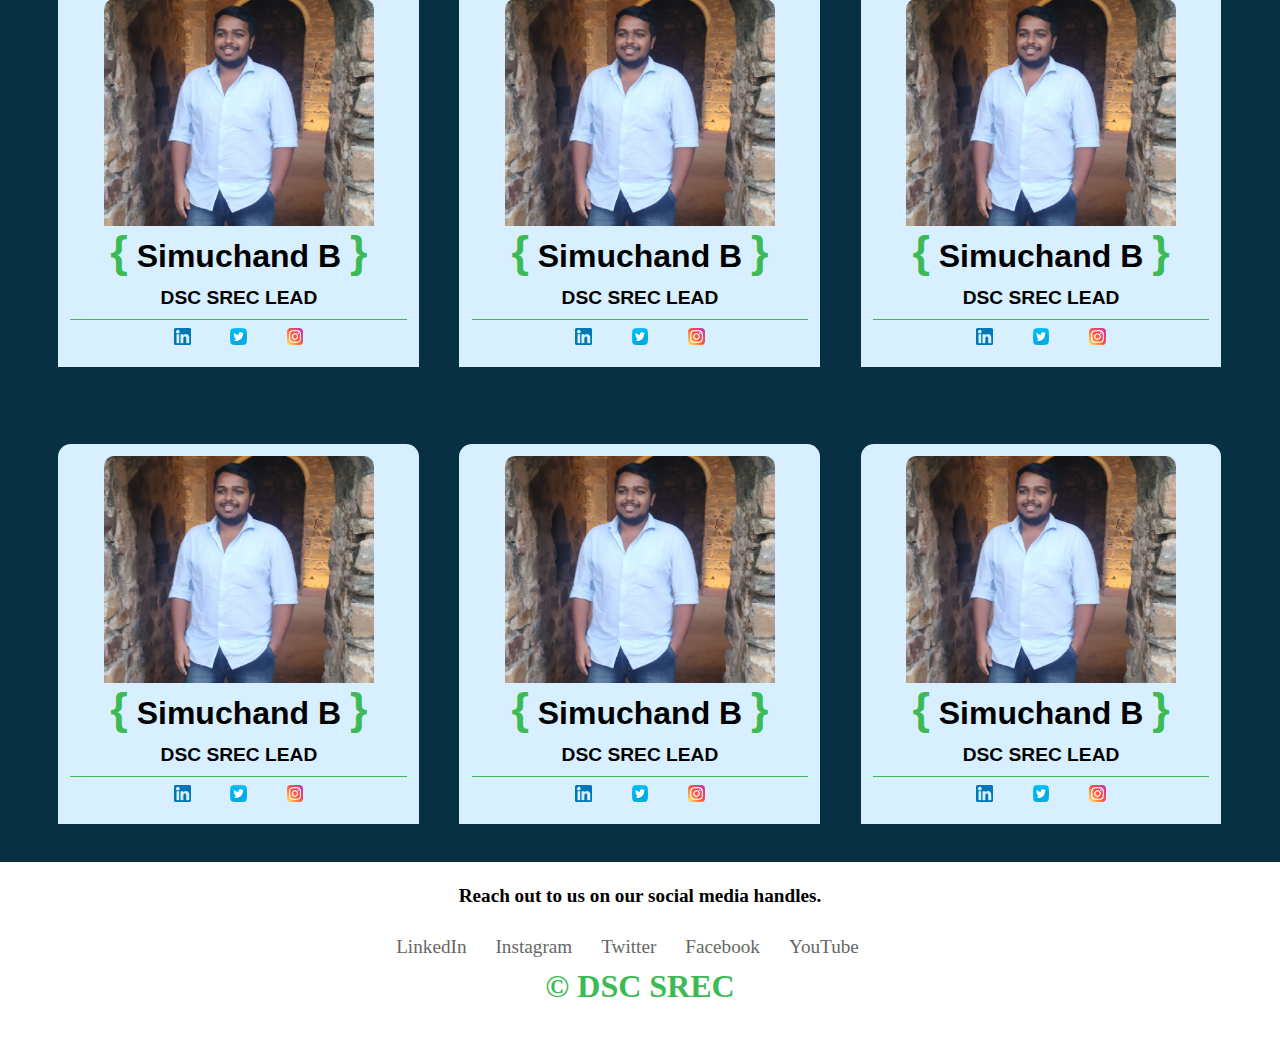
==== commit 06e0c854: "Add files via upload" ====
--- a/index.html
+++ b/index.html
@@ -9,8 +9,7 @@
 </head>
 <body>
 <header>
-    <h3>Android Study Jam</h3>
-    <img src="images/index/logo-c.png">
+    <img src="images/study_jam_logo.png">
     &nbsp;&nbsp;&nbsp;&nbsp;&nbsp;&nbsp;&nbsp;&nbsp;
     <a href="#">About</a>
     <a href="track.html">Tracks</a>
@@ -19,7 +18,7 @@
 <div class="about01-container">
     <div class="about-img">
         <img class="android_logo" src="images/android-icon.png">
-        <img class="dsc_logo" src="images/logo.png">
+        <img class="dsc_logo" src="images/dsc_logo.png">
     </div>
     <div class="about-content">
         <h1>Hello Android<br>Enthusiast</h1>
@@ -119,34 +118,34 @@
             </div>
         </div>
         <div class="person">
-            <img src="images/index/simu.jpg">
-            <h3>
-                <span>{</span>
-                Simuchand B
-                <span>}</span>
-            </h3>
-            <h2>DSC SREC LEAD</h2>
-            <hr>
-            <div class="sm-container">
-                <a class="sm-logo">
-                    <img src="images/index/linkedin.png">
-                </a>
-                <a class="sm-logo">
-                    <img src="images/index/twitter.png">
-                </a>
-                <a class="sm-logo">
-                    <img src="images/index/instagram.png">
-                </a>
-            </div>
-        </div>
-        <div class="person">
-            <img src="images/index/simu.jpg">
-            <h3>
-                <span>{</span>
-                Simuchand B
-                <span>}</span>
-            </h3>
-            <h2>DSC SREC LEAD</h2>
+            <img src="images/index/saran.jpg">
+            <h3>
+                <span>{</span>
+                Saran M S
+                <span>}</span>
+            </h3>
+            <h2>DSC SREC Social Media Manager</h2>
+            <hr>
+            <div class="sm-container">
+                <a class="sm-logo">
+                    <img src="images/index/linkedin.png">
+                </a>
+                <a class="sm-logo">
+                    <img src="images/index/twitter.png">
+                </a>
+                <a class="sm-logo">
+                    <img src="images/index/instagram.png">
+                </a>
+            </div>
+        </div>
+        <div class="person">
+            <img src="images/index/vishal.jpg">
+            <h3>
+                <span>{</span>
+                Vishal Kanna S
+                <span>}</span>
+            </h3>
+            <h2>DSC SREC Designs Lead</h2>
             <hr>
             <div class="sm-container">
                 <a class="sm-logo">
--- a/stylesheet/stylesheet.css
+++ b/stylesheet/stylesheet.css
@@ -41,17 +41,9 @@
 }
 
 header img {
-    width: 70px;
-    height: 60%;
-    margin: 0.1% 0;
-    cursor: pointer;
-}
-
-header h3 {
-    margin: auto 0 auto 10px;
-    text-align: center;
-    cursor: pointer;
-    font-size: 1.8vw;
+    width: 20%;
+    margin: auto 0;
+    cursor: pointer;
 }
 
 header a {
@@ -312,7 +304,6 @@
 
 .person {
     width: 30%;
-    height: 50%;
     background: #d7effe;
     padding: 1%;
     margin: 0 auto;
@@ -355,6 +346,8 @@
 
 .sm-container {
     display: flex;
+    width: 50%;
+    margin: 0 auto;
 }
 
 .sm-logo a {
@@ -363,8 +356,9 @@
 
 .sm-logo img {
     width: 30%;
-    border-radius: 10px;
-    margin: auto;
+    height: inherit;
+    border-radius: 1%;
+    margin: 0 auto 10px;
     cursor: pointer;
 }
 
@@ -380,6 +374,7 @@
 footer h3 {
     display: block;
     margin-top: 1%;
+    font-size: 1.5vw;
 }
 
 footer a {
@@ -387,7 +382,7 @@
     color: #666666;
     text-decoration: none;
     margin: 10px 25px 10px 0;
-    font-size: 25px;
+    font-size: 1.5vw;
     cursor: pointer;
 }
 
@@ -398,36 +393,17 @@
 footer p {
     margin: 0;
     font-weight: bolder;
-    font-size: 35px;
+    font-size: 2.5vw;
     color: #3cba54;
     cursor: pointer;
 }
 
-.link>a{
-    font-size: 16px;
-    text-decoration: none;
-    color: #3cba54;
-    font-weight: bold;
-}
-
-.link {
-    border-radius: 20px;
-    padding: 3%;
-    display:block;
-    margin: auto auto 5%;
-    border-color: white;
-}
+
 
 /* Media queries - Responsive timeline on screens less than 600px wide */
 @media only screen and (max-width: 767px) {
     header a {
         font-size: 2.0vw;
-    }
-
-    header h3 {
-        font-size: 1.5vw;
-        margin: auto 0 auto 10px;
-        width: fit-content;
     }
 
     .about01-container {
